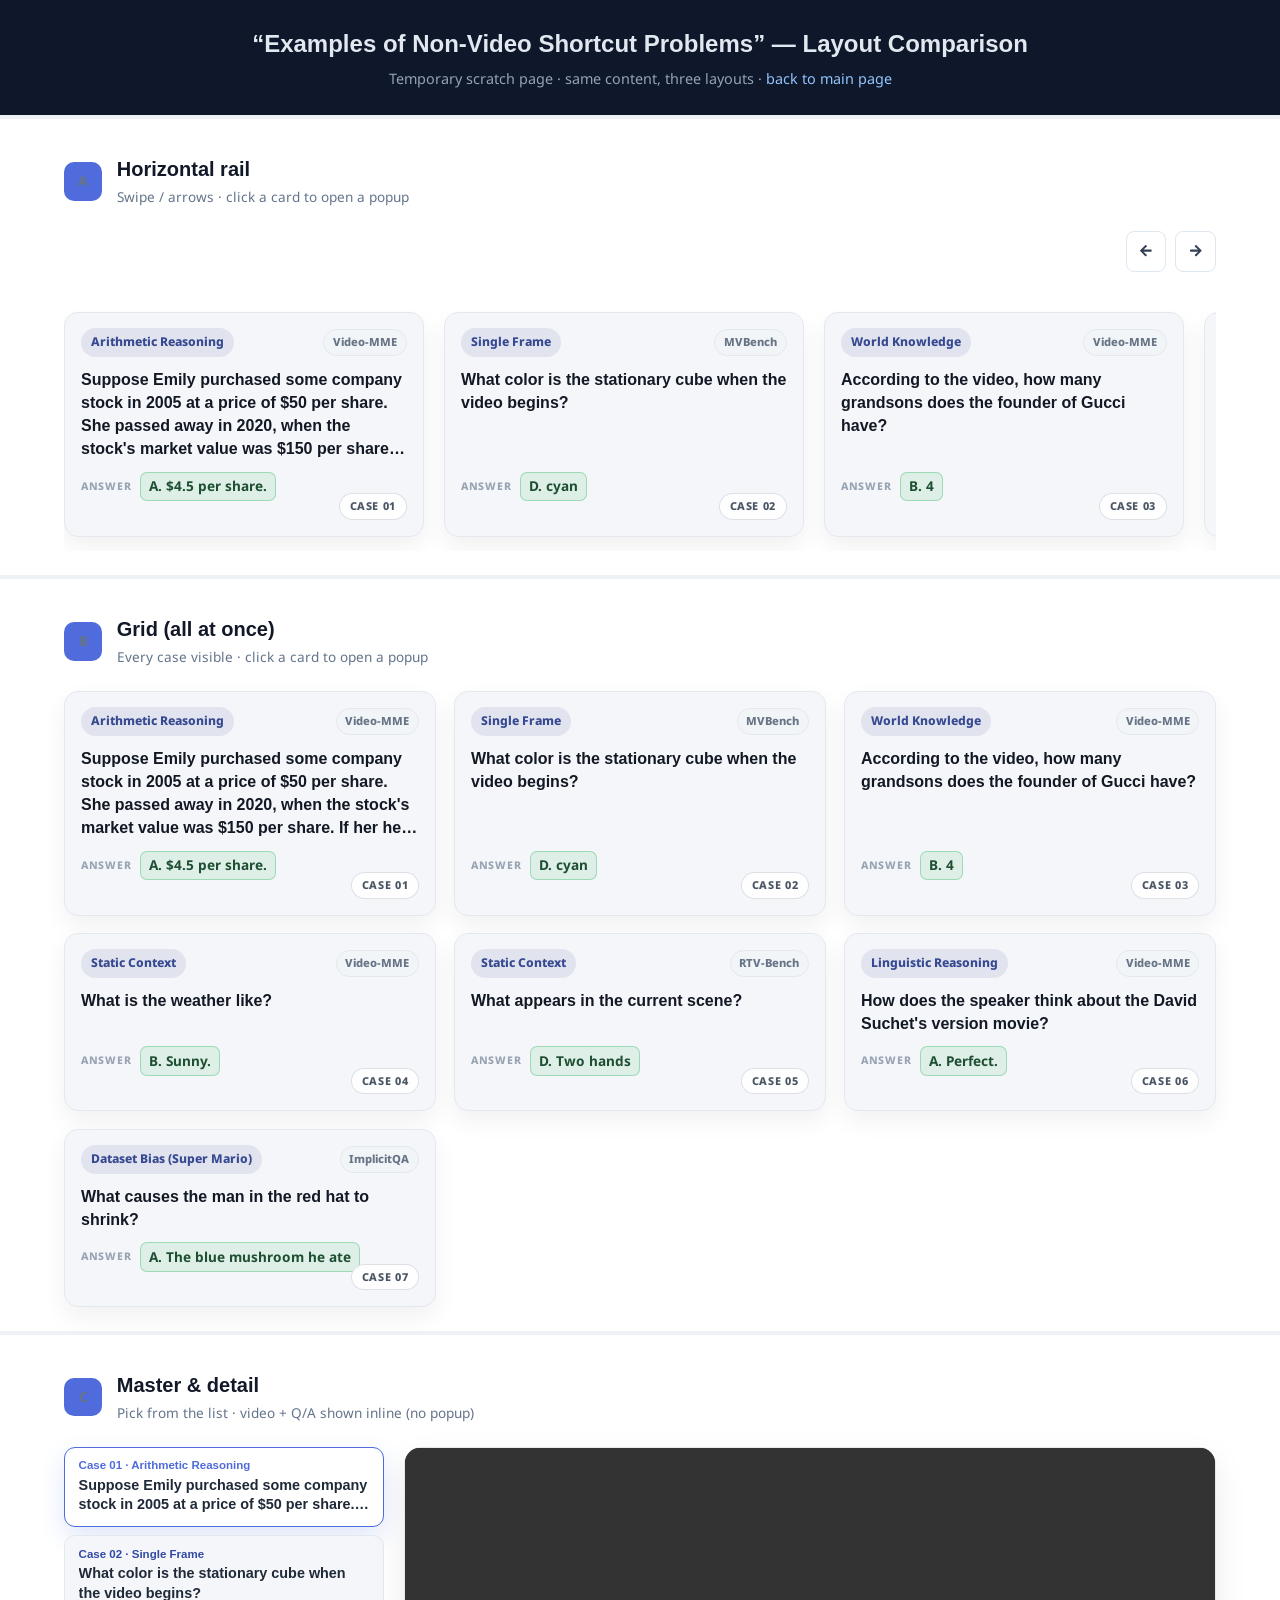
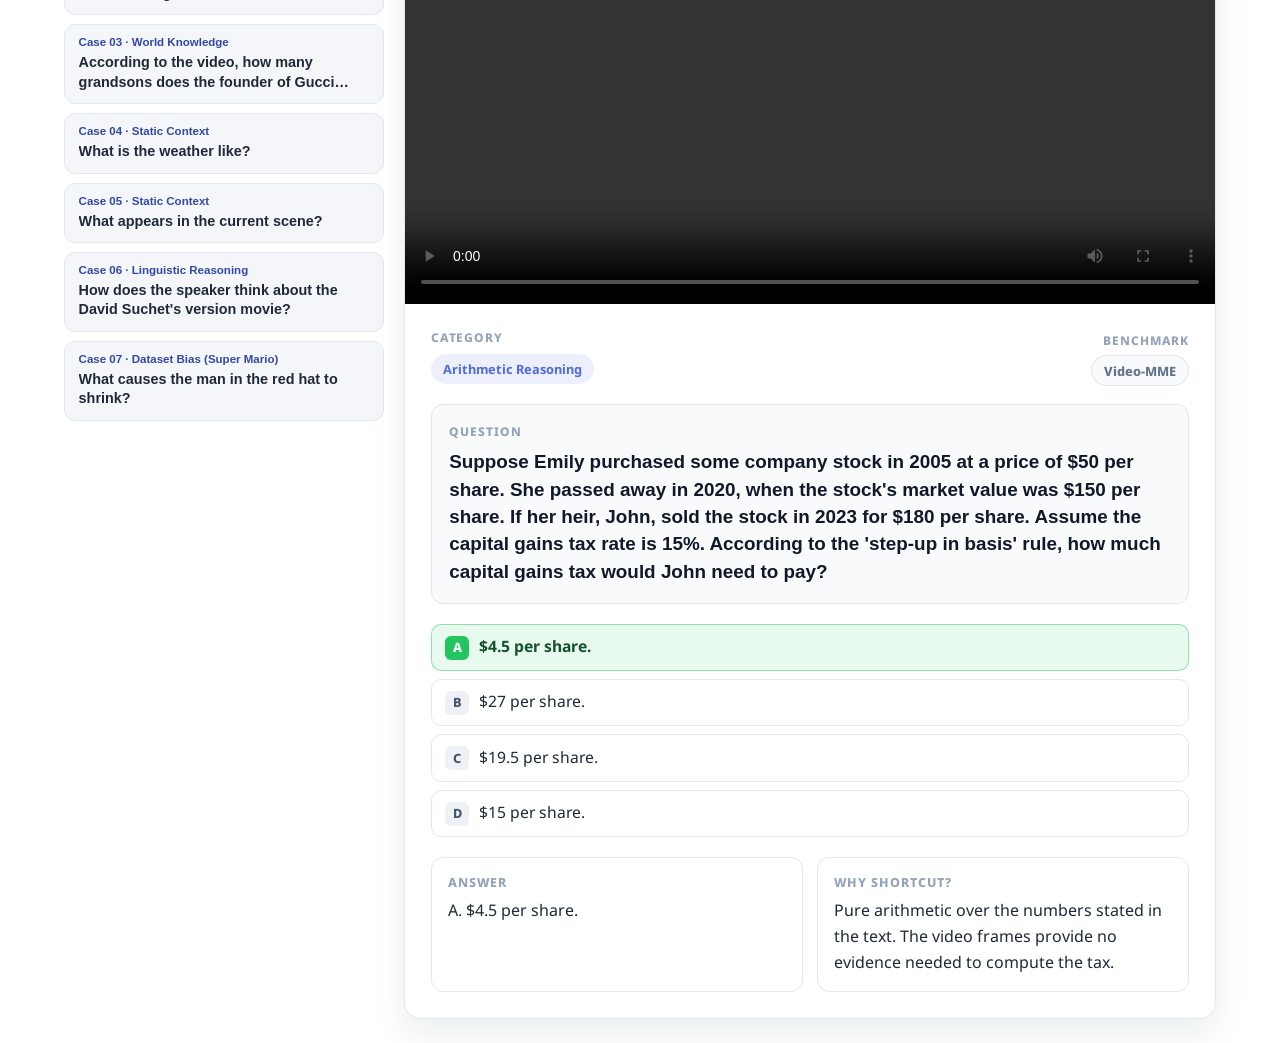
==== examples-compare.html @ 2efe2ffa "Add standalone page comparing 3 layouts for the examples section" ====
<!DOCTYPE html>
<html>
<head>
  <meta charset="utf-8">
  <meta name="viewport" content="width=device-width, initial-scale=1">
  <title>Examples Section — Layout Comparison</title>
  <link rel="stylesheet" href="https://fonts.googleapis.com/css?family=Google+Sans|Noto+Sans|Castoro">
  <link rel="stylesheet" href="./static/css/bulma.min.css">
  <link rel="stylesheet" href="./static/css/fontawesome.all.min.css">
  <link rel="stylesheet" href="./static/css/index.css">
  <link rel="icon" href="./static/images/icon.png">
  <script defer src="./static/js/fontawesome.all.min.js"></script>
  <style>
    body { background: #ffffff; }
    .cmp-topbar {
      padding: 1.6rem 1.5rem;
      background: #0f172a;
      color: #e2e8f0;
      text-align: center;
    }
    .cmp-topbar h1 { font-family: 'Google Sans', sans-serif; font-size: 1.5rem; font-weight: 800; }
    .cmp-topbar p { font-size: 0.9rem; color: #94a3b8; margin-top: 0.4rem; }
    .cmp-version { border-top: 4px solid #eef2f7; padding: 2.2rem 0 1.5rem; }
    .cmp-version-head {
      max-width: 1200px; margin: 0 auto 1.4rem; padding: 0 1.5rem;
      display: flex; align-items: center; gap: 0.9rem;
    }
    .cmp-badge {
      display: inline-flex; align-items: center; justify-content: center;
      width: 2.4rem; height: 2.4rem; border-radius: 10px;
      background: #4f6bdc; color: #fff; font-weight: 800; font-size: 1rem;
    }
    .cmp-version-head h2 { font-family: 'Google Sans', sans-serif; font-size: 1.25rem; font-weight: 800; color: #111827; }
    .cmp-version-head span { font-size: 0.85rem; color: #64748b; }
    .cmp-wrap { max-width: 1200px; margin: 0 auto; padding: 0 1.5rem; }

    /* Version B — grid */
    .cmp-grid {
      display: grid;
      grid-template-columns: repeat(auto-fit, minmax(300px, 1fr));
      gap: 1.1rem;
    }

    /* Version C — master / detail */
    .cmp-md { display: grid; grid-template-columns: minmax(230px, 320px) 1fr; gap: 1.25rem; align-items: start; }
    .cmp-md-list { display: flex; flex-direction: column; gap: 0.55rem; }
    .cmp-md-item {
      text-align: left; cursor: pointer;
      display: flex; flex-direction: column; gap: 0.3rem;
      padding: 0.7rem 0.85rem; border-radius: 11px;
      background: #f4f6fa; border: 1px solid #e2e8f0;
      transition: background-color 0.2s ease, border-color 0.2s ease;
    }
    .cmp-md-item:hover { background: #fff; border-color: #c7d2fe; }
    .cmp-md-item.is-active { background: #fff; border-color: #4f6bdc; box-shadow: 0 10px 24px rgba(49,107,220,0.16); }
    .cmp-md-item-type { font-size: 0.72rem; font-weight: 800; color: #3149a5; }
    .cmp-md-item.is-active .cmp-md-item-type { color: #4f6bdc; }
    .cmp-md-item-q { font-size: 0.9rem; font-weight: 700; color: #1f2937; line-height: 1.35;
      display: -webkit-box; -webkit-line-clamp: 2; -webkit-box-orient: vertical; overflow: hidden; }
    .cmp-md-detail { border: 1px solid #e5e7eb; border-radius: 16px; overflow: hidden; background: #fff; box-shadow: 0 14px 34px rgba(15,23,42,0.08); }
    .cmp-md-media { background: #0f172a; }
    .cmp-md-media video { display: block; width: 100%; aspect-ratio: 16/9; object-fit: contain; background: #0f172a; }
    .cmp-md-info { padding: 1.6rem; }
    @media screen and (max-width: 820px) { .cmp-md { grid-template-columns: 1fr; } }
  </style>
</head>
<body>
  <div class="cmp-topbar">
    <h1>“Examples of Non-Video Shortcut Problems” — Layout Comparison</h1>
    <p>Temporary scratch page · same content, three layouts · <a href="./index.html" style="color:#93c5fd;">back to main page</a></p>
  </div>

  <!-- VERSION A — rail -->
  <section class="cmp-version">
    <div class="cmp-version-head">
      <span class="cmp-badge">A</span>
      <div><h2>Horizontal rail</h2><span>Swipe / arrows · click a card to open a popup</span></div>
    </div>
    <div class="cmp-wrap">
      <div class="shortcut-overview-header" style="justify-content:flex-end;">
        <div class="shortcut-overview-controls" aria-label="rail navigation">
          <button class="shortcut-overview-control cmp-rail-prev" type="button" aria-label="previous"><span class="icon"><i class="fas fa-arrow-left"></i></span></button>
          <button class="shortcut-overview-control cmp-rail-next" type="button" aria-label="next"><span class="icon"><i class="fas fa-arrow-right"></i></span></button>
        </div>
      </div>
      <div class="shortcut-overview-rail cmp-rail" tabindex="0" aria-label="rail of cases"></div>
    </div>
  </section>

  <!-- VERSION B — grid -->
  <section class="cmp-version">
    <div class="cmp-version-head">
      <span class="cmp-badge">B</span>
      <div><h2>Grid (all at once)</h2><span>Every case visible · click a card to open a popup</span></div>
    </div>
    <div class="cmp-wrap">
      <div class="cmp-grid"></div>
    </div>
  </section>

  <!-- VERSION C — master / detail -->
  <section class="cmp-version">
    <div class="cmp-version-head">
      <span class="cmp-badge">C</span>
      <div><h2>Master &amp; detail</h2><span>Pick from the list · video + Q/A shown inline (no popup)</span></div>
    </div>
    <div class="cmp-wrap">
      <div class="cmp-md">
        <div class="cmp-md-list"></div>
        <div class="cmp-md-detail">
          <div class="cmp-md-media"><video id="cmp-md-video" controls playsinline preload="metadata"></video></div>
          <div class="cmp-md-info">
            <div class="shortcut-modal-header">
              <div class="shortcut-modal-category"><h4>Category</h4><span class="shortcut-modal-tag" id="cmp-md-type"></span></div>
              <div class="shortcut-modal-category shortcut-modal-category-right"><h4>Benchmark</h4><span class="shortcut-modal-benchmark" id="cmp-md-bench"></span></div>
            </div>
            <div class="shortcut-modal-question"><h4>Question</h4><p id="cmp-md-question"></p></div>
            <div class="shortcut-modal-options" id="cmp-md-options"></div>
            <div class="shortcut-modal-fields">
              <div class="shortcut-modal-field"><h4>Answer</h4><p id="cmp-md-answer"></p></div>
              <div class="shortcut-modal-field"><h4>Why Shortcut?</h4><p id="cmp-md-reason"></p></div>
            </div>
          </div>
        </div>
      </div>
    </div>
  </section>

  <!-- shared popup for versions A and B -->
  <div class="shortcut-modal" id="shortcut-modal">
    <div class="shortcut-modal-background"></div>
    <div class="shortcut-modal-content">
      <button class="shortcut-modal-close" type="button" aria-label="close">&times;</button>
      <div class="shortcut-modal-layout">
        <div class="shortcut-modal-media-wrapper">
          <video id="modal-video" controls playsinline preload="metadata"></video>
          <div class="shortcut-modal-media-caption"><span>Video clip</span></div>
        </div>
        <div class="shortcut-modal-body">
          <div class="shortcut-modal-header">
            <div class="shortcut-modal-category"><h4>Category</h4><span class="shortcut-modal-tag" id="modal-type"></span></div>
            <div class="shortcut-modal-category shortcut-modal-category-right"><h4>Benchmark</h4><span class="shortcut-modal-benchmark" id="modal-benchmark"></span></div>
          </div>
          <div class="shortcut-modal-question"><h4>Question</h4><p id="modal-question"></p></div>
          <div class="shortcut-modal-options" id="modal-options"></div>
          <div class="shortcut-modal-fields">
            <div class="shortcut-modal-field"><h4>Answer</h4><p id="modal-answer"></p></div>
            <div class="shortcut-modal-field"><h4>Why Shortcut?</h4><p id="modal-reason"></p></div>
          </div>
        </div>
      </div>
    </div>
  </div>

  <script>
  (function () {
    var V = "./static/videos/";
    var CASES = [
      { n:"01", type:"Arithmetic Reasoning", bench:"Video-MME", video:V+"t6V9i8fFADI.mp4",
        question:"Suppose Emily purchased some company stock in 2005 at a price of $50 per share. She passed away in 2020, when the stock's market value was $150 per share. If her heir, John, sold the stock in 2023 for $180 per share. Assume the capital gains tax rate is 15%. According to the 'step-up in basis' rule, how much capital gains tax would John need to pay?",
        options:["A. $4.5 per share.","B. $27 per share.","C. $19.5 per share.","D. $15 per share."], correct:"A", answer:"A. $4.5 per share.",
        reason:"Pure arithmetic over the numbers stated in the text. The video frames provide no evidence needed to compute the tax." },
      { n:"02", type:"Single Frame", bench:"MVBench", video:V+"video_14667.mp4",
        question:"What color is the stationary cube when the video begins?",
        options:["A. brown","B. green","C. red","D. cyan"], correct:"D", answer:"D. cyan",
        reason:"The cube never moves, so a single frame fully reveals its color. No temporal information is required." },
      { n:"03", type:"World Knowledge", bench:"Video-MME", video:V+"CKYw_RG7i7w.mp4",
        question:"According to the video, how many grandsons does the founder of Gucci have?",
        options:["A. 3","B. 4","C. 5","D. 6"], correct:"B", answer:"B. 4",
        reason:"Answerable from external world knowledge about the Gucci family. The video itself is never needed (a 'blind video' case)." },
      { n:"04", type:"Static Context", bench:"Video-MME", video:V+"erjwCQ-UZyw.mp4",
        question:"What is the weather like?",
        options:["A. Rainy.","B. Sunny.","C. Snow.","D. Gloomy."], correct:"B", answer:"B. Sunny.",
        reason:"The weather is constant across every frame, so any single frame suffices. No temporal reasoning is needed." },
      { n:"05", type:"Static Context", bench:"RTV-Bench", video:V+"EmbodiedPerspective_171.mp4",
        question:"What appears in the current scene?",
        options:["A. Car","B. Basket","C. Shadow of a person","D. Two hands"], correct:"D", answer:"D. Two hands",
        reason:"The scene content is static throughout the clip; a single frame answers the question." },
      { n:"06", type:"Linguistic Reasoning", bench:"Video-MME", video:V+"IPqb_oDlGBU.mp4",
        question:"How does the speaker think about the David Suchet's version movie?",
        options:["A. Perfect.","B. Need to get progress.","C. Is not appropriate for movie.","D. Can't be worst."], correct:"A", answer:"A. Perfect.",
        reason:"The answer is carried entirely by the audio transcript ('to me is the perfect example'), not the visual stream." },
      { n:"07", type:"Dataset Bias (Super Mario)", bench:"ImplicitQA", video:V+"-EIXPOw_Wzs.mp4",
        question:"What causes the man in the red hat to shrink?",
        options:["A. The blue mushroom he ate","B. The gorilla used his powers","C. The gorilla crushed him","D. The man in the red hat has the ability to change size naturally","E. The crowd used their powers"], correct:"A", answer:"A. The blue mushroom he ate",
        reason:"Solvable from Super Mario game priors. The model can guess from dataset and world bias without watching the video." }
    ];

    function el(tag, cls) { var e = document.createElement(tag); if (cls) e.className = cls; return e; }

    function renderOptionsInto(container, options, correct) {
      container.innerHTML = "";
      if (!options || !options.length) { container.hidden = true; return; }
      options.forEach(function (opt) {
        var m = opt.match(/^([A-Z])[.)]\s*(.*)$/);
        var label = m ? m[1] : "";
        var text = m ? m[2] : opt;
        var item = el("div", "shortcut-modal-option");
        if (label && label === correct) item.classList.add("is-correct");
        if (label) { var b = el("b"); b.textContent = label; item.appendChild(b); }
        var s = el("span"); s.textContent = text; item.appendChild(s);
        container.appendChild(item);
      });
      container.hidden = false;
    }

    /* ---------- shared popup (A & B) ---------- */
    var modal = document.getElementById("shortcut-modal");
    var mVideo = document.getElementById("modal-video");
    var mType = document.getElementById("modal-type");
    var mBench = document.getElementById("modal-benchmark");
    var mQ = document.getElementById("modal-question");
    var mOpts = document.getElementById("modal-options");
    var mAns = document.getElementById("modal-answer");
    var mReason = document.getElementById("modal-reason");
    var mClose = modal.querySelector(".shortcut-modal-close");
    var mBg = modal.querySelector(".shortcut-modal-background");

    function openModal(c) {
      mType.textContent = c.type;
      mBench.textContent = c.bench;
      mQ.textContent = c.question;
      renderOptionsInto(mOpts, c.options, c.correct);
      mAns.textContent = c.answer;
      mReason.textContent = c.reason;
      mVideo.src = c.video; mVideo.load(); mVideo.play().catch(function(){});
      modal.classList.add("is-active");
      document.body.style.overflow = "hidden";
    }
    function closeModal() { mVideo.pause(); modal.classList.remove("is-active"); document.body.style.overflow = ""; }
    mClose.addEventListener("click", closeModal);
    mBg.addEventListener("click", closeModal);
    document.addEventListener("keydown", function (e) { if (e.key === "Escape") closeModal(); });

    /* ---------- card builder (A & B share .shortcut-overview-card markup) ---------- */
    function buildCard(c) {
      var fig = el("figure", "shortcut-overview-card");
      fig.setAttribute("role", "button");
      fig.setAttribute("tabindex", "0");
      var body = el("div", "shortcut-overview-card-body");
      var top = el("div", "shortcut-overview-card-top");
      var type = el("span", "shortcut-overview-card-type"); type.textContent = c.type;
      var bench = el("span", "shortcut-overview-card-bench"); bench.textContent = c.bench;
      top.appendChild(type); top.appendChild(bench);
      var q = el("p", "shortcut-overview-card-q"); q.textContent = c.question;
      var ans = el("div", "shortcut-overview-card-answer");
      var al = el("span"); al.textContent = "Answer";
      var av = el("strong"); av.textContent = c.answer;
      ans.appendChild(al); ans.appendChild(av);
      body.appendChild(top); body.appendChild(q); body.appendChild(ans);
      var cap = el("figcaption"); cap.textContent = "Case " + c.n;
      fig.appendChild(body); fig.appendChild(cap);
      fig.addEventListener("click", function () { openModal(c); });
      fig.addEventListener("keydown", function (e) { if (e.key === "Enter" || e.key === " ") { e.preventDefault(); openModal(c); } });
      return fig;
    }

    /* ---------- Version A: rail ---------- */
    var rail = document.querySelector(".cmp-rail");
    CASES.forEach(function (c) { rail.appendChild(buildCard(c)); });
    (function () {
      function amount() {
        var card = rail.querySelector(".shortcut-overview-card");
        var gap = parseFloat(getComputedStyle(rail).columnGap) || 0;
        return card ? card.getBoundingClientRect().width + gap : rail.clientWidth;
      }
      document.querySelector(".cmp-rail-prev").addEventListener("click", function () { rail.scrollBy({ left: -amount(), behavior: "smooth" }); });
      document.querySelector(".cmp-rail-next").addEventListener("click", function () { rail.scrollBy({ left: amount(), behavior: "smooth" }); });
    })();

    /* ---------- Version B: grid ---------- */
    var grid = document.querySelector(".cmp-grid");
    CASES.forEach(function (c) { grid.appendChild(buildCard(c)); });

    /* ---------- Version C: master / detail ---------- */
    var list = document.querySelector(".cmp-md-list");
    var dVideo = document.getElementById("cmp-md-video");
    var dType = document.getElementById("cmp-md-type");
    var dBench = document.getElementById("cmp-md-bench");
    var dQ = document.getElementById("cmp-md-question");
    var dOpts = document.getElementById("cmp-md-options");
    var dAns = document.getElementById("cmp-md-answer");
    var dReason = document.getElementById("cmp-md-reason");
    var mdItems = [];

    function selectCase(i) {
      var c = CASES[i];
      mdItems.forEach(function (it, k) { it.classList.toggle("is-active", k === i); });
      dType.textContent = c.type;
      dBench.textContent = c.bench;
      dQ.textContent = c.question;
      renderOptionsInto(dOpts, c.options, c.correct);
      dAns.textContent = c.answer;
      dReason.textContent = c.reason;
      dVideo.src = c.video; dVideo.load();
    }

    CASES.forEach(function (c, i) {
      var item = el("button", "cmp-md-item"); item.type = "button";
      var t = el("span", "cmp-md-item-type"); t.textContent = "Case " + c.n + " · " + c.type;
      var q = el("span", "cmp-md-item-q"); q.textContent = c.question;
      item.appendChild(t); item.appendChild(q);
      item.addEventListener("click", function () { selectCase(i); });
      list.appendChild(item);
      mdItems.push(item);
    });
    selectCase(0);
  })();
  </script>
</body>
</html>
---- static/css/index.css ----
body {
  font-family: 'Noto Sans', sans-serif;
}


.link-block a {
    margin-top: 5px;
    margin-bottom: 5px;
}

.publication-title {
    font-family: 'Google Sans', sans-serif;
}

.publication-venue {
  font-family: 'Google Sans', sans-serif;
  font-size: 1.75rem;
  line-height: 1.2;
  font-weight: 800;
  color: #dc2626;
  margin-top: -0.5rem;
  margin-bottom: 1rem;
}

.publication-authors {
    font-family: 'Google Sans', sans-serif;
}

.publication-authors a {
   color: hsl(204, 86%, 53%) !important;
}

.publication-authors a:hover {
    text-decoration: underline;
}

.author-block {
  display: inline-block;
}

.tldr-section {
padding-top: 1.2rem;
padding-bottom: 0;
background: #ffffff;
}

.tldr-content {
max-width: 960px;
border-left: 4px solid #4f6bdc;
padding: 0.15rem 0 0.15rem 1.15rem;
margin-bottom: 1.2rem;
}

.tldr-label {
display: block;
font-size: 1.1rem;
line-height: 1;
font-weight: 800;
letter-spacing: 0.04em;
text-transform: uppercase;
color: #4f6bdc;
margin-bottom: 0.55rem;
}

.tldr-text {
max-width: 960px;
font-family: 'Google Sans', sans-serif;
font-size: 1.25rem;
line-height: 1.6;
color: #334155;
margin-bottom: 0;
}

.tldr-text strong {
color: #1f2937;
font-weight: 800;
}

.tldr-divider {
width: 100%;
height: 1px;
background: #dfe7f1;
}

.question-section {
padding-top: 2rem;
padding-bottom: 2.5rem;
background-color: #ffffff;
}

.question-content {
max-width: 960px;
}

.question-title {
font-family: 'Google Sans', sans-serif;
font-size: 3.4rem;
line-height: 1.15;
font-weight: 800;
letter-spacing: -0.04em;
color: #1f2937;
margin-bottom: 2rem;
}

.question-title .highlight-word {
color: #4f6bdc;
position: relative;
display: inline-block;
}

.question-title .highlight-word::after {
content: "";
position: absolute;
left: 0;
bottom: 0.08em;
width: 100%;
height: 0.22em;
background-color: rgba(79, 107, 220, 0.18);
z-index: -1;
}

.question-kicker {
display: inline-flex;
align-items: center;
font-size: 0.76rem;
line-height: 1;
font-weight: 800;
letter-spacing: 0.08em;
text-transform: uppercase;
color: #4f6bdc;
background: rgba(79, 107, 220, 0.1);
border: 1px solid rgba(79, 107, 220, 0.16);
border-radius: 999px;
padding: 0.45rem 0.7rem;
margin-bottom: 0.8rem;
}

.question-description {
max-width: 960px;
font-size: 1.25rem;
line-height: 1.65;
color: #53627c;
}

.question-description strong {
color: #111827;
font-weight: 700;
}

.question-criteria {
display: grid;
grid-template-columns: repeat(2, minmax(0, 1fr));
gap: 1rem;
margin-bottom: 1.6rem;
}

.question-criterion {
min-width: 0;
padding: 1.1rem 1.2rem;
background: #f8fafc;
border: 1px solid #dfe7f1;
border-left: 4px solid #4f6bdc;
border-radius: 10px;
box-shadow: 0 1px 0 rgba(15, 23, 42, 0.04);
}

.question-criterion-label {
display: block;
font-size: 0.78rem;
line-height: 1;
font-weight: 800;
letter-spacing: 0.08em;
text-transform: uppercase;
color: #4f6bdc;
margin-bottom: 0.55rem;
}

.question-criterion strong {
display: block;
font-size: 1.05rem;
line-height: 1.35;
font-weight: 800;
color: #1f2937;
}

.question-shortcuts {
display: flex;
flex-wrap: wrap;
gap: 0.65rem;
margin-top: 1.35rem;
}

.question-shortcuts span {
display: inline-flex;
align-items: center;
font-size: 0.82rem;
line-height: 1;
font-weight: 800;
color: #334155;
background: #ffffff;
border: 1px solid #dfe7f1;
border-radius: 999px;
padding: 0.52rem 0.75rem;
box-shadow: 0 1px 0 rgba(15, 23, 42, 0.04);
}

.oasis-steps {
display: grid;
grid-template-columns: repeat(3, minmax(0, 1fr));
gap: 1rem;
margin-top: 1.8rem;
}

.oasis-step {
min-width: 0;
padding: 1.15rem;
background: #f8fafc;
border: 1px solid #dfe7f1;
border-radius: 10px;
box-shadow: 0 1px 0 rgba(15, 23, 42, 0.04);
}

.oasis-step-index {
display: inline-flex;
align-items: center;
justify-content: center;
width: 2rem;
height: 2rem;
font-size: 0.72rem;
line-height: 1;
font-weight: 800;
color: #4f6bdc;
background: rgba(79, 107, 220, 0.1);
border: 1px solid rgba(79, 107, 220, 0.16);
border-radius: 999px;
margin-bottom: 0.85rem;
}

.oasis-step strong {
display: block;
font-family: 'Google Sans', sans-serif;
font-size: 1.24rem;
line-height: 1.25;
font-weight: 800;
color: #1f2937;
margin-bottom: 0.45rem;
}

.oasis-step p {
font-size: 0.94rem;
line-height: 1.55;
color: #53627c;
margin-bottom: 0;
}

@media screen and (max-width: 768px) {
.question-section {
padding-top: 4rem;
padding-bottom: 4rem;
}

.question-title {
font-size: 2.4rem;
}

.question-description {
font-size: 1.05rem;
}

.question-criteria {
grid-template-columns: 1fr;
}

.oasis-steps {
grid-template-columns: 1fr;
}

.question-criterion {
padding: 1rem;
}
}

.shortcut-gallery-section {
padding-top: 0;
padding-bottom: 2.5rem;
background:
linear-gradient(180deg, #ffffff 0%, #ffffff 58%, #f8fafc 58%, #f8fafc 100%);
overflow-x: hidden;
}

.shortcut-overview-section {
padding-top: 0;
padding-bottom: 3rem;
background: #ffffff;
}

.shortcut-overview-header {
display: flex;
align-items: flex-end;
justify-content: space-between;
gap: 1.5rem;
margin-bottom: 1.5rem;
}

.shortcut-overview-controls {
display: flex;
align-items: center;
gap: 0.55rem;
flex: 0 0 auto;
padding-bottom: 0.9rem;
}

.shortcut-overview-control {
display: inline-flex;
align-items: center;
justify-content: center;
width: 2.55rem;
height: 2.55rem;
padding: 0;
color: #334155;
background: #ffffff;
border: 1px solid #dfe7f1;
border-radius: 8px;
cursor: pointer;
transition: color 0.18s ease, border-color 0.18s ease, background 0.18s ease;
}

.shortcut-overview-control:hover,
.shortcut-overview-control:focus-visible {
color: #3149a5;
border-color: #9fb0f5;
background: #f8fafc;
outline: none;
}

.shortcut-overview-control:disabled {
color: #cbd5e1;
background: #f8fafc;
cursor: default;
}

.shortcut-overview-rail {
display: grid;
grid-auto-flow: column;
grid-auto-columns: minmax(360px, 33%);
gap: 1.25rem;
overflow-x: auto;
overscroll-behavior-inline: contain;
scroll-snap-type: inline mandatory;
scroll-padding-inline: 0.1rem;
padding: 0.15rem 0 0.9rem;
scrollbar-width: thin;
scrollbar-color: #a8b5c7 #edf1f6;
cursor: grab;
perspective: 1400px;
perspective-origin: center;
}

.shortcut-overview-rail:active {
cursor: grabbing;
}

.shortcut-overview-rail.is-dragging {
scroll-snap-type: none;
}

.shortcut-overview-rail.is-dragging .shortcut-overview-card {
transition: none;
}

.shortcut-overview-rail::-webkit-scrollbar {
height: 8px;
}

.shortcut-overview-rail::-webkit-scrollbar-track {
background: #edf1f6;
border-radius: 999px;
}

.shortcut-overview-rail::-webkit-scrollbar-thumb {
background: #a8b5c7;
border-radius: 999px;
}

.shortcut-overview-rail:focus-visible {
outline: 3px solid rgba(79, 107, 220, 0.24);
outline-offset: 4px;
}

.shortcut-overview-card {
position: relative;
margin: 0;
padding: 0.45rem;
cursor: pointer;
background: #f4f6fa;
border: 1px solid #e2e8f0;
border-radius: 14px;
box-shadow: 0 10px 24px rgba(15, 23, 42, 0.06);
overflow: hidden;
scroll-snap-align: start;
filter: saturate(0.78);
transform-origin: var(--page-origin, center);
transform:
translateY(var(--page-lift, 0))
rotateY(var(--page-angle, 0deg));
transition:
transform 0.42s cubic-bezier(0.22, 0.8, 0.22, 1),
box-shadow 0.32s ease,
border-color 0.32s ease,
background-color 0.32s ease,
filter 0.32s ease;
backface-visibility: hidden;
will-change: transform;
}

.shortcut-overview-card:hover,
.shortcut-overview-card:focus-within {
background: #ffffff;
border-color: #4f6bdc;
box-shadow: 0 22px 50px rgba(49, 107, 220, 0.24);
filter: saturate(1.06);
}

.shortcut-overview-card:hover .shortcut-overview-card-type,
.shortcut-overview-card:focus-within .shortcut-overview-card-type {
background: #4f6bdc;
color: #ffffff;
}

.shortcut-overview-card:hover .shortcut-overview-card-q,
.shortcut-overview-card:focus-within .shortcut-overview-card-q {
color: #0b1220;
}

.shortcut-overview-card:focus-visible {
outline: 3px solid rgba(79, 107, 220, 0.28);
outline-offset: 3px;
}

.shortcut-overview-card.is-page-turning {
--page-lift: -4px;
box-shadow: 0 22px 44px rgba(15, 23, 42, 0.18);
filter: saturate(0.98);
}

.shortcut-overview-card img {
display: block;
width: 100%;
height: auto;
border-radius: 9px;
user-select: none;
-webkit-user-drag: none;
}

/* Content summary shown on each card (category, benchmark, question, answer). */
.shortcut-overview-card-body {
display: flex;
flex-direction: column;
gap: 0.7rem;
height: 100%;
padding: 0.5rem 0.55rem 1.7rem;
}

.shortcut-overview-card-top {
display: flex;
align-items: center;
justify-content: space-between;
gap: 0.5rem;
}

.shortcut-overview-card-type {
font-size: 0.76rem;
font-weight: 800;
color: #3149a5;
background: rgba(49, 73, 165, 0.1);
border-radius: 999px;
padding: 0.32rem 0.62rem;
transition: background-color 0.25s ease, color 0.25s ease;
}

.shortcut-overview-card-bench {
flex: none;
font-size: 0.7rem;
font-weight: 800;
color: #64748b;
background: #f1f5f9;
border: 1px solid #e2e8f0;
border-radius: 999px;
padding: 0.28rem 0.55rem;
}

.shortcut-overview-card-q {
font-family: 'Google Sans', sans-serif;
font-size: 1rem;
line-height: 1.45;
font-weight: 700;
color: #111827;
display: -webkit-box;
-webkit-line-clamp: 4;
-webkit-box-orient: vertical;
overflow: hidden;
transition: color 0.25s ease;
}

.shortcut-overview-card-answer {
margin-top: auto;
display: flex;
align-items: center;
gap: 0.55rem;
}

.shortcut-overview-card-answer span {
font-size: 0.66rem;
font-weight: 800;
text-transform: uppercase;
letter-spacing: 0.07em;
color: #94a3b8;
}

.shortcut-overview-card-answer strong {
min-width: 0;
overflow: hidden;
text-overflow: ellipsis;
white-space: nowrap;
font-size: 0.85rem;
font-weight: 700;
color: #14532d;
background: rgba(34, 197, 94, 0.12);
border: 1px solid rgba(34, 197, 94, 0.4);
border-radius: 7px;
padding: 0.22rem 0.5rem;
}

.shortcut-overview-card figcaption {
position: absolute;
right: 1rem;
bottom: 1rem;
font-size: 0.68rem;
line-height: 1;
font-weight: 800;
letter-spacing: 0.06em;
text-transform: uppercase;
color: #475569;
background: rgba(255, 255, 255, 0.9);
border: 1px solid rgba(148, 163, 184, 0.32);
border-radius: 999px;
padding: 0.42rem 0.62rem;
}

@media screen and (max-width: 768px) {
.shortcut-overview-section {
padding-bottom: 2.5rem;
}

.shortcut-overview-header {
align-items: flex-start;
flex-direction: column;
gap: 0;
}

.shortcut-overview-controls {
padding-bottom: 0;
}

.shortcut-overview-rail {
grid-auto-columns: minmax(270px, 82%);
}
}

@media (prefers-reduced-motion: reduce) {
.shortcut-overview-rail {
scroll-behavior: auto;
}

.shortcut-overview-card,
.shortcut-overview-card::after {
transition: none;
transform: none;
}
}

.shortcut-gallery-header {
max-width: 960px;
margin: 0 0 1.75rem 0;
text-align: left;
display: flex;
align-items: flex-end;
justify-content: space-between;
gap: 1.5rem;
}

.shortcut-gallery-kicker {
display: inline-flex;
align-items: center;
font-size: 0.76rem;
line-height: 1;
font-weight: 800;
letter-spacing: 0.08em;
text-transform: uppercase;
color: #4f6bdc;
background: rgba(79, 107, 220, 0.1);
border: 1px solid rgba(79, 107, 220, 0.16);
border-radius: 999px;
padding: 0.45rem 0.7rem;
margin-bottom: 0.8rem;
}

.shortcut-gallery-title {
font-family: 'Google Sans', sans-serif;
font-size: 2.35rem;
line-height: 1.15;
font-weight: 800;
letter-spacing: -0.035em;
color: #1f2937;
margin-bottom: 0.8rem;
}

.shortcut-gallery-description {
font-size: 1.05rem;
line-height: 1.6;
color: #53627c;
}

.shortcut-gallery-grid {
display: grid;
grid-template-columns: repeat(3, minmax(0, 1fr));
gap: 1.1rem;
max-width: 960px;
margin: 0;
align-items: stretch;
}

.shortcut-card {
min-width: 0;
background: #ffffff;
border: 1px solid #dfe7f1;
border-radius: 12px;
overflow: hidden;
cursor: pointer;
display: flex;
flex-direction: column;
box-shadow: 0 1px 0 rgba(15, 23, 42, 0.04);
transition: transform 0.18s ease, box-shadow 0.18s ease, border-color 0.18s ease;
}

.shortcut-card:hover,
.shortcut-card:focus {
transform: translateY(-3px);
border-color: #9fb0f5;
box-shadow: 0 18px 36px rgba(15, 23, 42, 0.12);
outline: none;
}

.shortcut-card:focus-visible {
outline: 3px solid rgba(79, 107, 220, 0.28);
outline-offset: 3px;
}

.shortcut-card-media-wrapper {
position: relative;
width: 100%;
height: 155px;
background: #eef2f7;
overflow: hidden;
border-bottom: 1px solid #e5eaf2;
}

.shortcut-card-media-wrapper img,
.shortcut-card-media-wrapper video {
width: 100%;
height: 100%;
object-fit: contain;
display: block;
padding: 0.65rem;
}

.shortcut-card-media-wrapper video {
background: #111827;
}

.shortcut-card-overlay {
position: absolute;
left: 0.75rem;
right: 0.75rem;
top: 0.75rem;
display: flex;
align-items: center;
justify-content: flex-start;
gap: 0.5rem;
pointer-events: none;
}

.shortcut-card-pill {
max-width: 100%;
overflow: hidden;
text-overflow: ellipsis;
white-space: nowrap;
font-size: 0.7rem;
font-weight: 800;
line-height: 1;
color: #172554;
background: rgba(255, 255, 255, 0.9);
border: 1px solid rgba(148, 163, 184, 0.35);
border-radius: 999px;
padding: 0.42rem 0.62rem;
box-shadow: 0 6px 18px rgba(15, 23, 42, 0.08);
}

.shortcut-card-body {
padding: 1rem;
display: flex;
flex: 1;
flex-direction: column;
}

.shortcut-card-meta {
display: flex;
align-items: center;
justify-content: space-between;
gap: 0.75rem;
margin-bottom: 0.7rem;
}

.shortcut-card-tag {
display: inline-flex;
min-width: 0;
max-width: 68%;
overflow: hidden;
text-overflow: ellipsis;
white-space: nowrap;
font-size: 0.68rem;
font-weight: 700;
color: #4f6bdc;
background: rgba(79, 107, 220, 0.1);
border-radius: 999px;
padding: 0.25rem 0.55rem;
}

.shortcut-card-index {
font-size: 0.72rem;
font-weight: 800;
color: #94a3b8;
letter-spacing: 0.04em;
text-transform: uppercase;
}

.shortcut-card-diagnosis {
margin-top: auto;
padding-top: 0.8rem;
border-top: 1px solid #eef2f7;
}

.shortcut-card-diagnosis span {
display: block;
font-size: 0.68rem;
font-weight: 800;
letter-spacing: 0.08em;
text-transform: uppercase;
color: #94a3b8;
margin-bottom: 0.3rem;
}

.shortcut-card-diagnosis strong {
display: block;
font-size: 0.86rem;
line-height: 1.35;
color: #1f2937;
font-weight: 700;
overflow: hidden;
text-overflow: ellipsis;
white-space: nowrap;
}

@media screen and (max-width: 900px) {
.shortcut-gallery-grid {
grid-template-columns: repeat(2, minmax(0, 1fr));
max-width: 640px;
}

}

@media screen and (max-width: 600px) {
.shortcut-gallery-grid {
grid-template-columns: 1fr;
max-width: 360px;
}

.shortcut-card-media-wrapper {
height: 180px;
}

.shortcut-gallery-title {
font-size: 1.9rem;
}
}

.shortcut-modal {
position: fixed;
inset: 0;
z-index: 9999;
display: none;
align-items: center;
justify-content: center;
padding: 2rem;
}

.shortcut-modal.is-active {
display: flex;
}

.shortcut-modal-background {
position: absolute;
inset: 0;
background: rgba(15, 23, 42, 0.68);
backdrop-filter: blur(4px);
}

.shortcut-modal-content {
position: relative;
width: min(1040px, 100%);
max-height: 88vh;
overflow-y: auto;
background: #ffffff;
border-radius: 18px;
box-shadow: 0 24px 70px rgba(0, 0, 0, 0.28);
}

.shortcut-modal-close {
position: absolute;
top: 1rem;
right: 1.1rem;
z-index: 2;
border: none;
background: rgba(17, 24, 39, 0.08);
color: #111827;
width: 2.2rem;
height: 2.2rem;
border-radius: 999px;
font-size: 1.5rem;
line-height: 1;
cursor: pointer;
}

.shortcut-modal-layout {
display: grid;
grid-template-columns: minmax(0, 1.05fr) minmax(360px, 0.95fr);
}

.shortcut-modal-media-wrapper {
position: relative;
background: #eef2f7;
min-height: 420px;
display: flex;
align-items: center;
justify-content: center;
}

.shortcut-modal-media-wrapper img,
.shortcut-modal-media-wrapper video {
width: 100%;
height: 100%;
min-height: 420px;
object-fit: contain;
display: block;
padding: 1rem;
}

.shortcut-modal-media-wrapper video {
background: #111827;
padding: 0;
}

.shortcut-modal-media-wrapper [hidden] {
display: none;
}

.shortcut-modal-media-caption {
position: absolute;
left: 1rem;
bottom: 1rem;
display: inline-flex;
font-size: 0.72rem;
font-weight: 800;
letter-spacing: 0.08em;
text-transform: uppercase;
color: #475569;
background: rgba(255, 255, 255, 0.88);
border: 1px solid rgba(148, 163, 184, 0.28);
border-radius: 999px;
padding: 0.45rem 0.7rem;
}

.shortcut-modal-body {
padding: 2.4rem;
}

.shortcut-modal-header {
display: flex;
align-items: center;
justify-content: space-between;
gap: 0.75rem;
margin-bottom: 1.25rem;
}

.shortcut-modal-category h4 {
font-size: 0.75rem;
font-weight: 800;
color: #94a3b8;
text-transform: uppercase;
letter-spacing: 0.08em;
margin-bottom: 0.45rem;
}

.shortcut-modal-category-right {
text-align: right;
}

.shortcut-modal-tag {
display: inline-block;
font-size: 0.8rem;
font-weight: 700;
color: #4f6bdc;
background: rgba(79, 107, 220, 0.1);
border-radius: 999px;
padding: 0.35rem 0.75rem;
}

.shortcut-modal-benchmark {
min-width: 0;
overflow: hidden;
text-overflow: ellipsis;
white-space: nowrap;
font-size: 0.8rem;
font-weight: 800;
color: #64748b;
background: #f8fafc;
border: 1px solid #e2e8f0;
border-radius: 999px;
padding: 0.35rem 0.75rem;
}

.shortcut-modal-question {
padding: 1.1rem;
background: #f8fafc;
border: 1px solid #e2e8f0;
border-radius: 12px;
margin-bottom: 1.25rem;
}

.shortcut-modal-question h4 {
font-size: 0.75rem;
font-weight: 800;
color: #94a3b8;
text-transform: uppercase;
letter-spacing: 0.08em;
margin-bottom: 0.45rem;
}

.shortcut-modal-question p {
font-family: 'Google Sans', sans-serif;
font-size: 1.18rem;
line-height: 1.45;
font-weight: 700;
color: #111827;
}

.shortcut-modal-options {
display: grid;
gap: 0.5rem;
margin-bottom: 1.25rem;
}

.shortcut-modal-options[hidden] {
display: none;
}

.shortcut-modal-option {
display: flex;
align-items: baseline;
gap: 0.6rem;
padding: 0.65rem 0.85rem;
background: #ffffff;
border: 1px solid #e5e7eb;
border-radius: 10px;
font-size: 0.98rem;
color: #1f2937;
}

.shortcut-modal-option b {
flex: none;
display: inline-flex;
align-items: center;
justify-content: center;
width: 1.5rem;
height: 1.5rem;
border-radius: 6px;
background: #eef2f7;
color: #475569;
font-size: 0.8rem;
font-weight: 800;
}

.shortcut-modal-option.is-correct {
background: rgba(34, 197, 94, 0.1);
border-color: rgba(34, 197, 94, 0.45);
color: #14532d;
font-weight: 700;
}

.shortcut-modal-option.is-correct b {
background: #22c55e;
color: #ffffff;
}

.shortcut-modal-fields {
display: grid;
grid-template-columns: repeat(2, minmax(0, 1fr));
gap: 0.85rem;
}

.shortcut-modal-field {
padding: 1rem;
background: #ffffff;
border: 1px solid #e5e7eb;
border-radius: 12px;
}

.shortcut-modal-field h4 {
font-size: 0.78rem;
font-weight: 800;
color: #94a3b8;
text-transform: uppercase;
letter-spacing: 0.08em;
margin-bottom: 0.35rem;
}

.shortcut-modal-field p {
font-size: 1rem;
line-height: 1.6;
color: #1f2937;
margin-bottom: 0;
}

@media screen and (max-width: 900px) {
.shortcut-modal-layout {
grid-template-columns: 1fr;
}

.shortcut-modal-media-wrapper,
.shortcut-modal-media-wrapper img,
.shortcut-modal-media-wrapper video {
min-height: 260px;
}

.shortcut-modal-fields {
grid-template-columns: 1fr;
}

}

@media screen and (max-width: 600px) {
.shortcut-modal {
padding: 1rem;
}

.shortcut-modal-body {
padding: 1.5rem;
}

.shortcut-modal-header {
align-items: flex-start;
flex-direction: column;
}
}

.graph-section {
padding-top: 1rem;
padding-bottom: 5rem;
padding-left: 0;
padding-right: 0;
background-color: #ffffff;
}

#performance-shortcut,
#performance-collapse {
padding-bottom: 3.25rem;
}

#performance-shortcut .graph-figure,
#performance-collapse .graph-figure {
margin: 0 auto;
}

.graph-content {
max-width: 1000px;
margin-left: 0;
margin-right: auto;
text-align: left;
}

.graph-kicker {
display: inline-flex;
align-items: center;
font-size: 0.76rem;
line-height: 1;
font-weight: 800;
letter-spacing: 0.08em;
text-transform: uppercase;
color: #4f6bdc;
background: rgba(79, 107, 220, 0.1);
border: 1px solid rgba(79, 107, 220, 0.16);
border-radius: 999px;
padding: 0.45rem 0.7rem;
margin-bottom: 0.8rem;
}

.graph-title {
font-family: 'Google Sans', sans-serif;
font-size: 2.2rem;
line-height: 1.2;
font-weight: 800;
letter-spacing: -0.035em;
color: #1f2937;
margin-left: 0;
margin-bottom: 0.9rem;
}

.graph-description {
max-width: 960px;
font-size: 1.18rem;
line-height: 1.65;
color: #53627c;
margin-left: 0;
margin-right: auto;
margin-bottom: 2rem;
}

.graph-insights {
display: grid;
grid-template-columns: minmax(150px, 0.55fr) minmax(220px, 0.95fr) minmax(0, 1.35fr);
gap: 1rem;
max-width: 960px;
margin-bottom: 2rem;
}

.graph-insights-two {
grid-template-columns: repeat(2, minmax(0, 1fr));
}

.graph-insight {
min-width: 0;
padding: 1rem 1.1rem;
background: #f8fafc;
border: 1px solid #dfe7f1;
border-radius: 10px;
box-shadow: 0 1px 0 rgba(15, 23, 42, 0.04);
}

.graph-insight span {
display: block;
font-size: 0.74rem;
line-height: 1;
font-weight: 800;
letter-spacing: 0.08em;
text-transform: uppercase;
color: #64748b;
margin-bottom: 0.55rem;
}

.graph-insight strong {
display: block;
font-family: 'Google Sans', sans-serif;
font-size: 1.08rem;
line-height: 1.35;
font-weight: 800;
color: #1f2937;
}

.graph-insight-number strong {
font-size: 2.1rem;
line-height: 1;
color: #4f6bdc;
}

.graph-insight-tags {
display: grid;
grid-template-columns: repeat(2, minmax(0, 1fr));
gap: 0.45rem;
}

.graph-insight-tags strong {
display: inline-flex;
align-items: center;
justify-content: center;
font-size: 0.78rem;
line-height: 1;
font-weight: 800;
color: #334155;
background: #ffffff;
border: 1px solid #dfe7f1;
border-radius: 999px;
padding: 0.45rem 0.58rem;
text-align: center;
}

.graph-figure {
display: flex;
flex-direction: column;
align-items: center;
justify-content: center;
margin-left: auto;
margin-right: auto;
}

.graph-figure img {
width: min(88%, 880px);
display: block;
border-radius: 16px;
border: 1px solid #e5e7eb;
background: #ffffff;
box-shadow: 0 14px 36px rgba(15, 23, 42, 0.08);
}

#video-oasis-overview .graph-figure img {
width: min(96%, 980px);
}

.graph-figure figcaption {
max-width: 900px;
margin-top: 0.9rem;
font-size: 0.95rem;
line-height: 1.55;
color: #64748b;
}

@media screen and (max-width: 768px) {
.graph-title {
font-size: 1.9rem;
}

.graph-description {
font-size: 1rem;
}

.graph-insights {
grid-template-columns: 1fr;
}

.graph-figure img {
width: 100%;
border-radius: 12px;
}
}

.challenge-section {
padding-top: 1rem;
padding-bottom: 4.5rem;
background: #ffffff;
}

.challenge-content {
max-width: 960px;
margin-left: 0;
margin-right: auto;
text-align: left;
}

.challenge-kicker {
display: inline-flex;
align-items: center;
font-size: 0.76rem;
line-height: 1;
font-weight: 800;
letter-spacing: 0.08em;
text-transform: uppercase;
color: #4f6bdc;
background: rgba(79, 107, 220, 0.1);
border: 1px solid rgba(79, 107, 220, 0.16);
border-radius: 999px;
padding: 0.45rem 0.7rem;
margin-bottom: 0.8rem;
}

.challenge-title {
font-family: 'Google Sans', sans-serif;
font-size: 2.35rem;
line-height: 1.15;
font-weight: 800;
letter-spacing: -0.035em;
color: #1f2937;
margin-bottom: 0.9rem;
}

.challenge-description {
max-width: 960px;
font-size: 1.18rem;
line-height: 1.65;
color: #53627c;
margin-bottom: 2rem;
}

.challenge-grid {
display: grid;
grid-template-columns: repeat(2, minmax(0, 1fr));
gap: 1rem;
}

.challenge-card {
min-width: 0;
padding: 1.2rem;
background: #f8fafc;
border: 1px solid #dfe7f1;
border-radius: 10px;
box-shadow: 0 1px 0 rgba(15, 23, 42, 0.04);
}

.challenge-card-wide {
grid-column: span 2;
}

.challenge-card-index {
display: inline-flex;
align-items: center;
justify-content: center;
width: 2rem;
height: 2rem;
font-size: 0.72rem;
line-height: 1;
font-weight: 800;
color: #4f6bdc;
background: rgba(79, 107, 220, 0.1);
border: 1px solid rgba(79, 107, 220, 0.16);
border-radius: 999px;
margin-bottom: 0.85rem;
}

.challenge-card h3 {
font-family: 'Google Sans', sans-serif;
font-size: 1.2rem;
line-height: 1.25;
font-weight: 800;
color: #1f2937;
margin-bottom: 0.45rem;
}

.challenge-card p {
font-size: 0.98rem;
line-height: 1.55;
color: #53627c;
margin-bottom: 0;
}

.challenge-figure {
display: flex;
flex-direction: column;
align-items: center;
margin: 0 auto 2rem;
}

.challenge-figure img {
width: min(96%, 980px);
display: block;
border-radius: 16px;
border: 1px solid #e5e7eb;
background: #ffffff;
box-shadow: 0 14px 36px rgba(15, 23, 42, 0.08);
}

.challenge-figure figcaption {
max-width: 900px;
margin-top: 0.9rem;
font-size: 0.95rem;
line-height: 1.55;
color: #64748b;
}

.results-section {
padding-top: 1rem;
padding-bottom: 4.5rem;
background: #f8fafc;
}

.results-content {
max-width: 960px;
margin-left: 0;
margin-right: auto;
text-align: left;
}

.results-kicker {
display: inline-flex;
align-items: center;
font-size: 0.76rem;
line-height: 1;
font-weight: 800;
letter-spacing: 0.08em;
text-transform: uppercase;
color: #4f6bdc;
background: rgba(79, 107, 220, 0.1);
border: 1px solid rgba(79, 107, 220, 0.16);
border-radius: 999px;
padding: 0.45rem 0.7rem;
margin-bottom: 0.8rem;
}

.results-title {
font-family: 'Google Sans', sans-serif;
font-size: 2.35rem;
line-height: 1.15;
font-weight: 800;
letter-spacing: -0.035em;
color: #1f2937;
margin-bottom: 0.9rem;
}

.results-description {
max-width: 960px;
font-size: 1.18rem;
line-height: 1.65;
color: #53627c;
margin-bottom: 1.25rem;
}

.results-meta {
display: flex;
flex-wrap: wrap;
gap: 0.55rem;
margin-bottom: 1rem;
}

.results-meta span {
display: inline-flex;
align-items: center;
font-size: 0.78rem;
line-height: 1;
font-weight: 800;
color: #334155;
background: #ffffff;
border: 1px solid #dfe7f1;
border-radius: 999px;
padding: 0.48rem 0.65rem;
}

.results-table-wrapper {
width: 100%;
overflow-x: auto;
background: #ffffff;
border: 1px solid #dfe7f1;
border-radius: 10px;
box-shadow: 0 1px 0 rgba(15, 23, 42, 0.04);
}

.results-table {
width: 100%;
min-width: 900px;
border-collapse: collapse;
font-size: 0.82rem;
line-height: 1.35;
color: #334155;
}

.results-table th,
.results-table td {
padding: 0.72rem 0.65rem;
border-bottom: 1px solid #e5eaf2;
text-align: center;
vertical-align: middle;
white-space: nowrap;
}

.results-table thead th {
font-size: 0.72rem;
font-weight: 800;
line-height: 1.25;
text-transform: uppercase;
color: #475569;
background: #f1f5f9;
}

.results-table th:first-child {
min-width: 180px;
text-align: left;
}

.results-table tbody th {
font-weight: 700;
color: #1f2937;
}

.results-table tbody td {
text-align: center;
font-variant-numeric: tabular-nums;
}

.results-table tbody tr:not(.results-group):hover {
background: #f8fafc;
}

.results-table .results-group th {
padding-top: 0.6rem;
padding-bottom: 0.6rem;
font-size: 0.76rem;
font-weight: 800;
font-style: italic;
text-transform: uppercase;
letter-spacing: 0.04em;
color: #64748b;
background: #eef2f7;
}

.results-table .results-overall {
font-weight: 800;
color: #3149a5;
background: rgba(79, 107, 220, 0.08);
}

.results-table .results-best th,
.results-table .results-best td {
font-weight: 800;
color: #1f2937;
}

.results-table .results-best .results-overall {
color: #3149a5;
background: rgba(79, 107, 220, 0.16);
}

.results-table .results-runner-up td {
font-weight: 700;
color: #4f6bdc;
}

.results-table tbody tr:last-child th,
.results-table tbody tr:last-child td {
border-bottom: 0;
}

.insights-section {
padding-top: 1rem;
padding-bottom: 4.5rem;
background: #ffffff;
overflow: hidden;
}

.insights-content {
max-width: 960px;
margin-left: 0;
margin-right: auto;
}

.insights-header {
display: flex;
align-items: flex-end;
justify-content: space-between;
gap: 1.5rem;
}

.insights-kicker {
display: inline-flex;
align-items: center;
font-size: 0.76rem;
line-height: 1;
font-weight: 800;
letter-spacing: 0.08em;
text-transform: uppercase;
color: #4f6bdc;
background: rgba(79, 107, 220, 0.1);
border: 1px solid rgba(79, 107, 220, 0.16);
border-radius: 999px;
padding: 0.45rem 0.7rem;
margin-bottom: 0.8rem;
}

.insights-title {
font-family: 'Google Sans', sans-serif;
font-size: 2.35rem;
line-height: 1.15;
font-weight: 800;
letter-spacing: -0.035em;
color: #1f2937;
margin-bottom: 0;
}

.insights-description {
max-width: 800px;
font-size: 1.18rem;
line-height: 1.65;
color: #53627c;
margin-top: 0.9rem;
margin-bottom: 1.5rem;
}

.insights-controls {
display: flex;
gap: 0.5rem;
flex: 0 0 auto;
padding-bottom: 0.15rem;
}

.insights-control {
display: inline-flex;
align-items: center;
justify-content: center;
width: 2.55rem;
height: 2.55rem;
padding: 0;
color: #334155;
background: #ffffff;
border: 1px solid #dfe7f1;
border-radius: 8px;
cursor: pointer;
transition: color 0.18s ease, border-color 0.18s ease, background 0.18s ease;
}

.insights-control:hover,
.insights-control:focus-visible {
color: #3149a5;
border-color: #9fb0f5;
background: #f8fafc;
outline: none;
}

.insights-control:disabled {
color: #cbd5e1;
background: #f8fafc;
cursor: default;
}

.insights-rail {
display: grid;
grid-auto-flow: column;
grid-auto-columns: minmax(300px, calc((100% - 1rem) / 2.2));
gap: 1rem;
overflow-x: auto;
overscroll-behavior-inline: contain;
scroll-snap-type: inline mandatory;
scroll-behavior: smooth;
scrollbar-width: none;
cursor: grab;
padding: 0.15rem 0 0.75rem;
}

.insights-rail::-webkit-scrollbar {
display: none;
}

.insights-rail:active {
cursor: grabbing;
}

.insights-rail.is-dragging {
scroll-snap-type: none;
}

.insights-rail:focus-visible {
outline: 3px solid rgba(79, 107, 220, 0.24);
outline-offset: 4px;
}

.insight-panel {
min-width: 0;
min-height: 430px;
padding: 1.3rem;
background: #f8fafc;
border: 1px solid #dfe7f1;
border-radius: 10px;
box-shadow: 0 1px 0 rgba(15, 23, 42, 0.04);
scroll-snap-align: start;
user-select: none;
display: flex;
flex-direction: column;
}

.insight-panel-topline {
display: flex;
align-items: center;
gap: 0.7rem;
margin-bottom: 1rem;
}

.insight-panel-index {
display: inline-flex;
align-items: center;
justify-content: center;
width: 2rem;
height: 2rem;
font-size: 0.72rem;
line-height: 1;
font-weight: 800;
color: #4f6bdc;
background: rgba(79, 107, 220, 0.1);
border: 1px solid rgba(79, 107, 220, 0.16);
border-radius: 999px;
flex: 0 0 auto;
}

.insight-panel-label {
display: block;
font-size: 0.72rem;
line-height: 1;
font-weight: 800;
letter-spacing: 0.08em;
text-transform: uppercase;
color: #64748b;
}

.insight-panel h3 {
font-family: 'Google Sans', sans-serif;
font-size: 1.22rem;
line-height: 1.25;
font-weight: 800;
color: #1f2937;
margin-bottom: 1rem;
}

.insight-context {
font-size: 0.72rem;
line-height: 1.35;
font-weight: 700;
color: #64748b;
margin: -0.35rem 0 0.75rem;
}

.insight-evidence {
display: grid;
gap: 0.55rem;
margin-bottom: 1rem;
}

.insight-evidence-grid {
grid-template-columns: repeat(2, minmax(0, 1fr));
}

.insight-evidence > div {
min-width: 0;
padding: 0.72rem;
background: #ffffff;
border: 1px solid #dfe7f1;
border-radius: 8px;
}

.insight-evidence span {
display: block;
font-size: 0.66rem;
line-height: 1.25;
font-weight: 800;
letter-spacing: 0.04em;
text-transform: uppercase;
color: #64748b;
margin-bottom: 0.35rem;
}

.insight-evidence strong {
display: block;
font-family: 'Google Sans', sans-serif;
font-size: 1.08rem;
line-height: 1.2;
font-weight: 800;
color: #4f6bdc;
overflow-wrap: anywhere;
}

.insight-takeaway {
font-size: 0.9rem;
line-height: 1.5;
color: #475569;
border-top: 1px solid #dfe7f1;
padding-top: 0.85rem;
margin-top: auto;
margin-bottom: 0;
}

.insight-takeaway span {
display: block;
font-size: 0.66rem;
line-height: 1;
font-weight: 800;
letter-spacing: 0.08em;
text-transform: uppercase;
color: #4f6bdc;
margin-bottom: 0.4rem;
}

@media screen and (max-width: 768px) {
.challenge-section {
padding-top: 2rem;
padding-bottom: 4rem;
}

.challenge-title {
font-size: 1.9rem;
}

.challenge-description {
font-size: 1rem;
}

.challenge-grid {
grid-template-columns: 1fr;
}

.challenge-card-wide {
grid-column: span 1;
}

.challenge-figure img {
width: 100%;
border-radius: 12px;
}

.results-section {
padding-top: 2rem;
padding-bottom: 4rem;
}

.results-title {
font-size: 1.9rem;
}

.results-description {
font-size: 1rem;
}

.insights-section {
padding-top: 2rem;
padding-bottom: 4rem;
}

.insights-header {
align-items: flex-start;
}

.insights-title {
font-size: 1.9rem;
}

.insights-description {
font-size: 1rem;
}

.insights-controls {
padding-top: 2.05rem;
}

.insights-rail {
grid-auto-columns: minmax(270px, 88%);
}
}
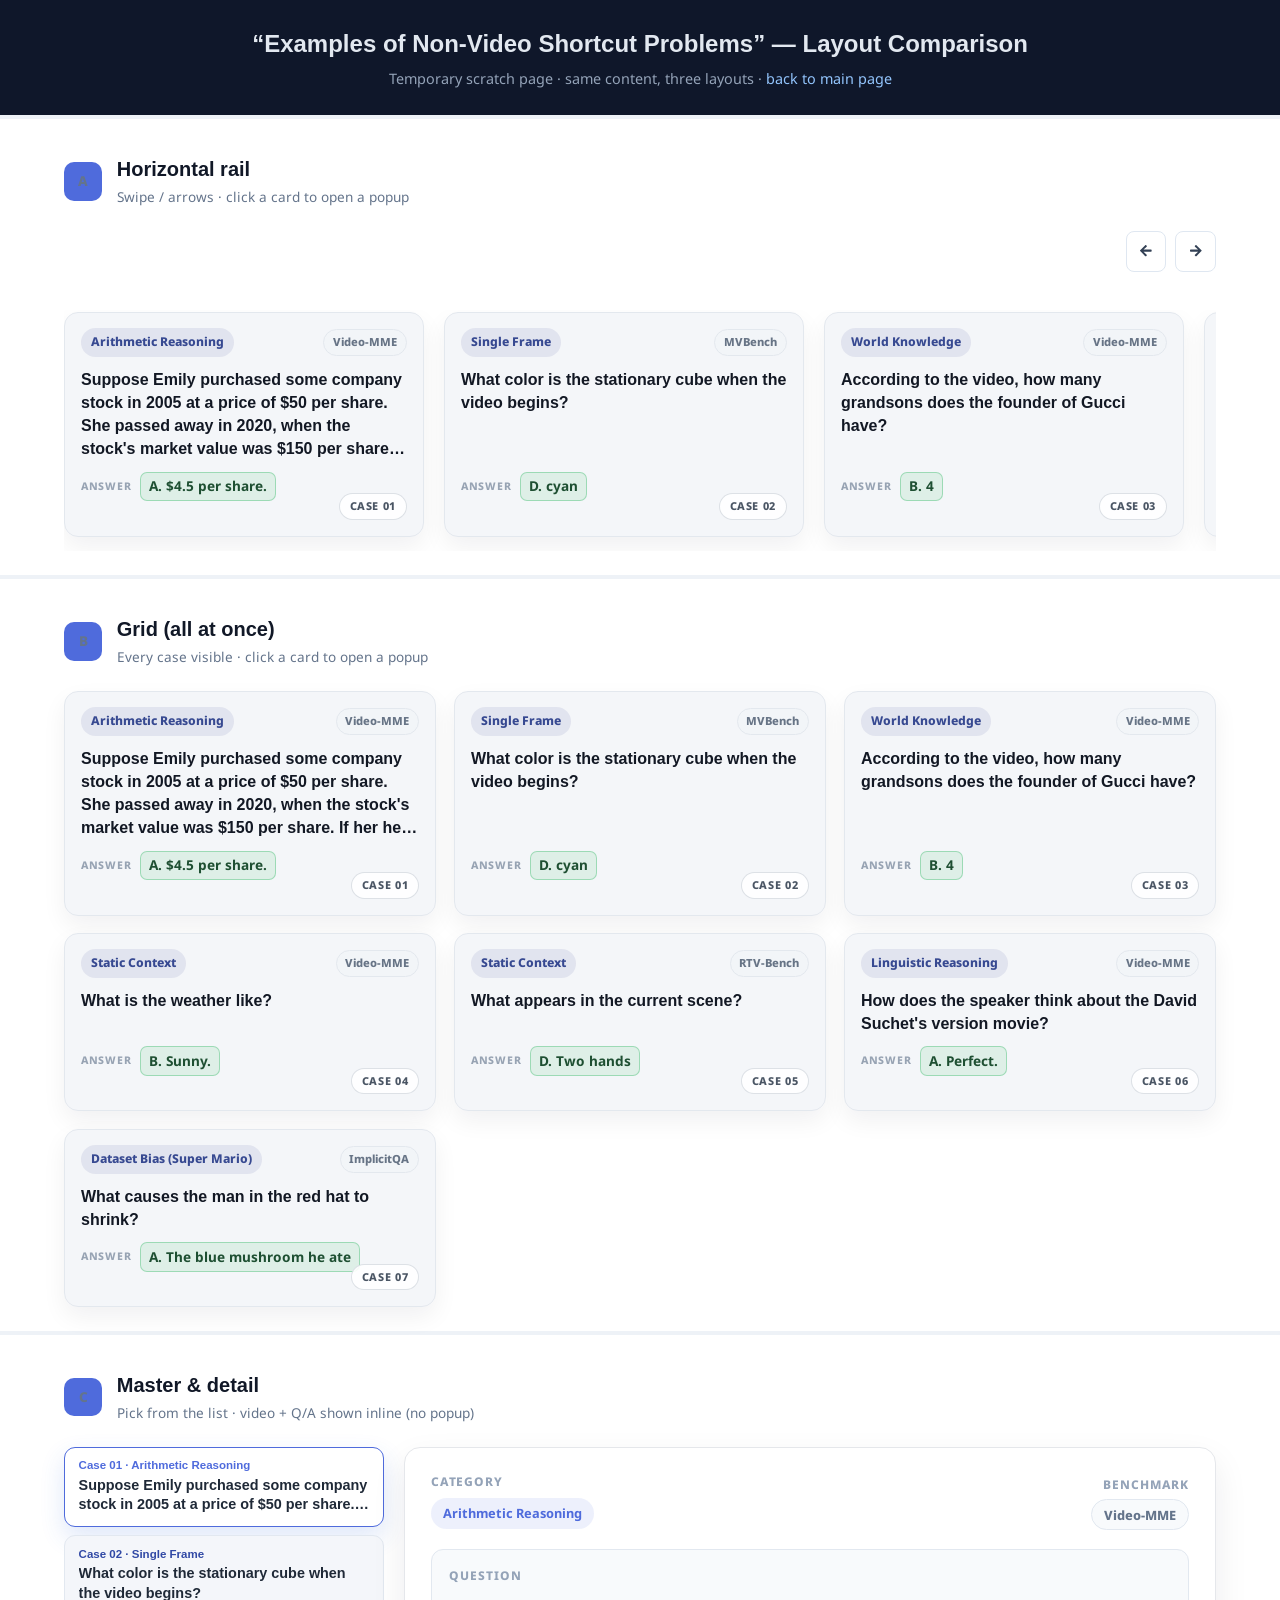
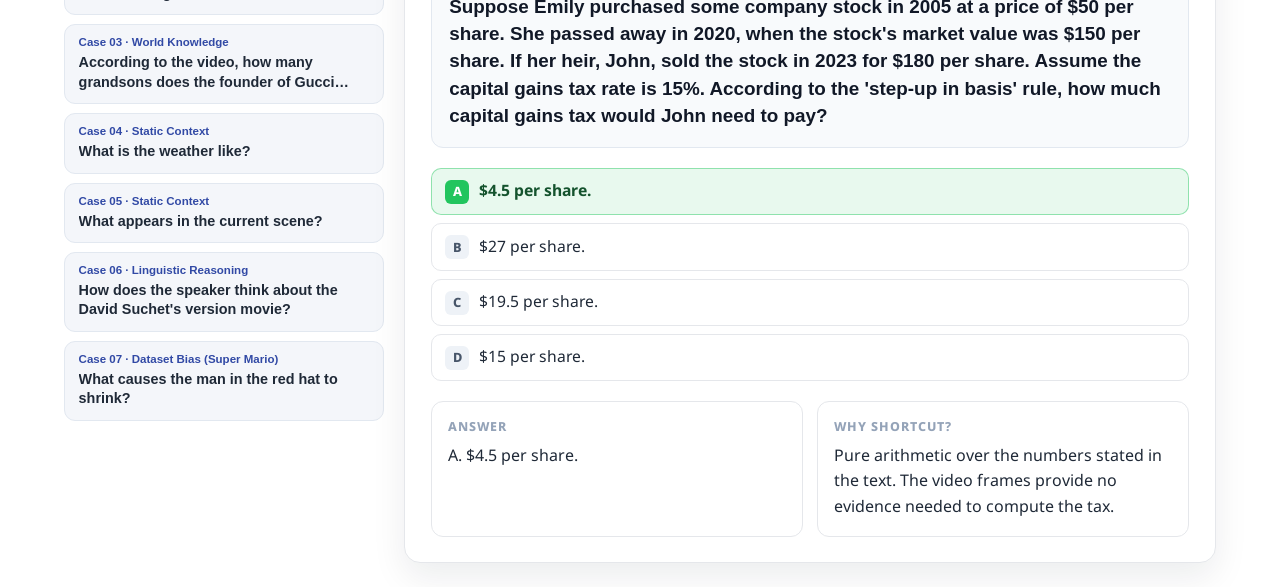
==== commit afcec51a: "Comparison page: no-video cases (1,3,6) drop the video pane" ====
--- a/examples-compare.html
+++ b/examples-compare.html
@@ -59,6 +59,7 @@
       display: -webkit-box; -webkit-line-clamp: 2; -webkit-box-orient: vertical; overflow: hidden; }
     .cmp-md-detail { border: 1px solid #e5e7eb; border-radius: 16px; overflow: hidden; background: #fff; box-shadow: 0 14px 34px rgba(15,23,42,0.08); }
     .cmp-md-media { background: #0f172a; }
+    .cmp-md-media[hidden] { display: none; }
     .cmp-md-media video { display: block; width: 100%; aspect-ratio: 16/9; object-fit: contain; background: #0f172a; }
     .cmp-md-info { padding: 1.6rem; }
     @media screen and (max-width: 820px) { .cmp-md { grid-template-columns: 1fr; } }
@@ -156,7 +157,7 @@
   (function () {
     var V = "./static/videos/";
     var CASES = [
-      { n:"01", type:"Arithmetic Reasoning", bench:"Video-MME", video:V+"t6V9i8fFADI.mp4",
+      { n:"01", type:"Arithmetic Reasoning", bench:"Video-MME", video:"",
         question:"Suppose Emily purchased some company stock in 2005 at a price of $50 per share. She passed away in 2020, when the stock's market value was $150 per share. If her heir, John, sold the stock in 2023 for $180 per share. Assume the capital gains tax rate is 15%. According to the 'step-up in basis' rule, how much capital gains tax would John need to pay?",
         options:["A. $4.5 per share.","B. $27 per share.","C. $19.5 per share.","D. $15 per share."], correct:"A", answer:"A. $4.5 per share.",
         reason:"Pure arithmetic over the numbers stated in the text. The video frames provide no evidence needed to compute the tax." },
@@ -164,7 +165,7 @@
         question:"What color is the stationary cube when the video begins?",
         options:["A. brown","B. green","C. red","D. cyan"], correct:"D", answer:"D. cyan",
         reason:"The cube never moves, so a single frame fully reveals its color. No temporal information is required." },
-      { n:"03", type:"World Knowledge", bench:"Video-MME", video:V+"CKYw_RG7i7w.mp4",
+      { n:"03", type:"World Knowledge", bench:"Video-MME", video:"",
         question:"According to the video, how many grandsons does the founder of Gucci have?",
         options:["A. 3","B. 4","C. 5","D. 6"], correct:"B", answer:"B. 4",
         reason:"Answerable from external world knowledge about the Gucci family. The video itself is never needed (a 'blind video' case)." },
@@ -176,7 +177,7 @@
         question:"What appears in the current scene?",
         options:["A. Car","B. Basket","C. Shadow of a person","D. Two hands"], correct:"D", answer:"D. Two hands",
         reason:"The scene content is static throughout the clip; a single frame answers the question." },
-      { n:"06", type:"Linguistic Reasoning", bench:"Video-MME", video:V+"IPqb_oDlGBU.mp4",
+      { n:"06", type:"Linguistic Reasoning", bench:"Video-MME", video:"",
         question:"How does the speaker think about the David Suchet's version movie?",
         options:["A. Perfect.","B. Need to get progress.","C. Is not appropriate for movie.","D. Can't be worst."], correct:"A", answer:"A. Perfect.",
         reason:"The answer is carried entirely by the audio transcript ('to me is the perfect example'), not the visual stream." },
@@ -215,6 +216,8 @@
     var mReason = document.getElementById("modal-reason");
     var mClose = modal.querySelector(".shortcut-modal-close");
     var mBg = modal.querySelector(".shortcut-modal-background");
+    var mLayout = modal.querySelector(".shortcut-modal-layout");
+    var mWrap = modal.querySelector(".shortcut-modal-media-wrapper");
 
     function openModal(c) {
       mType.textContent = c.type;
@@ -223,7 +226,13 @@
       renderOptionsInto(mOpts, c.options, c.correct);
       mAns.textContent = c.answer;
       mReason.textContent = c.reason;
-      mVideo.src = c.video; mVideo.load(); mVideo.play().catch(function(){});
+      if (c.video) {
+        mWrap.hidden = false; mLayout.classList.remove("is-no-video");
+        mVideo.hidden = false; mVideo.src = c.video; mVideo.load(); mVideo.play().catch(function(){});
+      } else {
+        mVideo.pause(); mVideo.removeAttribute("src"); mVideo.load(); mVideo.hidden = true;
+        mWrap.hidden = true; mLayout.classList.add("is-no-video");
+      }
       modal.classList.add("is-active");
       document.body.style.overflow = "hidden";
     }
@@ -283,6 +292,7 @@
     var dReason = document.getElementById("cmp-md-reason");
     var mdItems = [];
 
+    var dMedia = document.querySelector(".cmp-md-media");
     function selectCase(i) {
       var c = CASES[i];
       mdItems.forEach(function (it, k) { it.classList.toggle("is-active", k === i); });
@@ -292,7 +302,11 @@
       renderOptionsInto(dOpts, c.options, c.correct);
       dAns.textContent = c.answer;
       dReason.textContent = c.reason;
-      dVideo.src = c.video; dVideo.load();
+      if (c.video) {
+        dMedia.hidden = false; dVideo.src = c.video; dVideo.load();
+      } else {
+        dVideo.pause(); dVideo.removeAttribute("src"); dVideo.load(); dMedia.hidden = true;
+      }
     }
 
     CASES.forEach(function (c, i) {
--- a/static/css/index.css
+++ b/static/css/index.css
@@ -846,6 +846,19 @@
 grid-template-columns: minmax(0, 1.05fr) minmax(360px, 0.95fr);
 }
 
+.shortcut-modal-layout.is-no-video {
+grid-template-columns: 1fr;
+}
+
+.shortcut-modal-media-wrapper[hidden] {
+display: none;
+}
+
+.shortcut-modal-layout.is-no-video .shortcut-modal-body {
+max-width: 760px;
+margin: 0 auto;
+}
+
 .shortcut-modal-media-wrapper {
 position: relative;
 background: #eef2f7;
